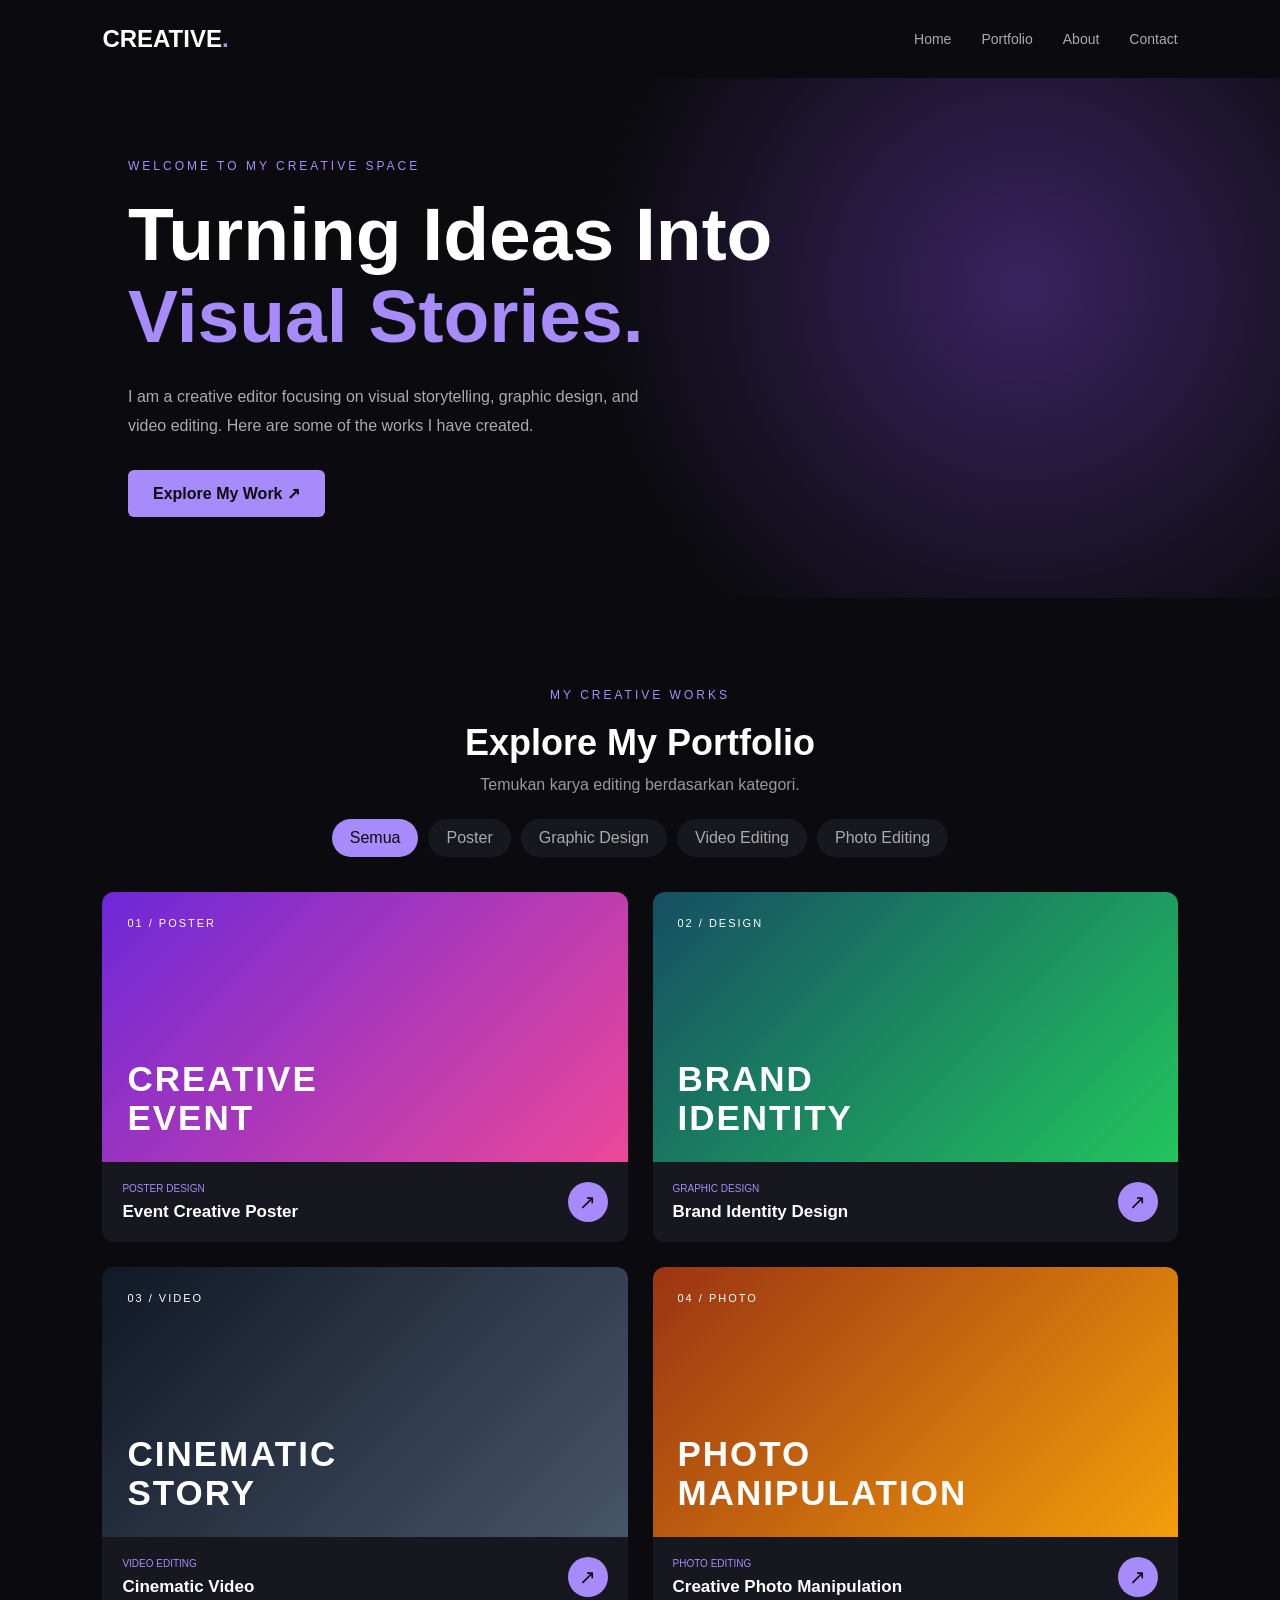
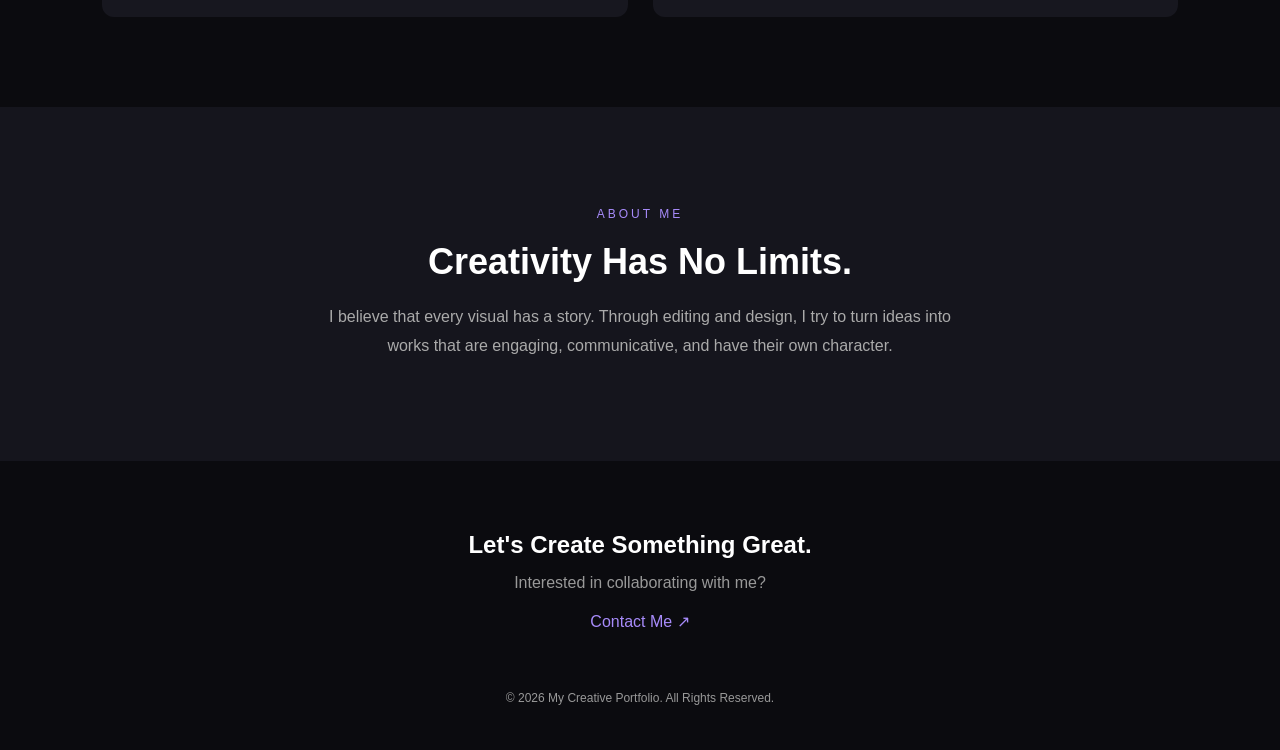
==== index.html @ d81bf001 "Add files via upload" ====
<!DOCTYPE html>
<html lang="id">
<head>
    <meta charset="UTF-8">
    <meta name="viewport" content="width=device-width, initial-scale=1.0">
    <title>Portfolio Editing | My Creative Space</title>

    <link rel="stylesheet" href="css/style.css">
</head>
<body>

    <!-- NAVBAR -->
    <header>
        <nav class="navbar">
            <a href="#" class="logo">CREATIVE<span>.</span></a>

            <div class="nav-links">
                <a href="#home">Home</a>
                <a href="#portfolio">Portfolio</a>
                <a href="#about">About</a>
                <a href="#contact">Contact</a>
            </div>
        </nav>
    </header>

    <!-- HERO -->
    <section class="hero" id="home">
        <div class="hero-content">
            <p class="tagline">WELCOME TO MY CREATIVE SPACE</p>

            <h1>
                Turning Ideas Into
                <span>Visual Stories.</span>
            </h1>

            <p class="description">
                I am a creative editor focusing on visual storytelling, 
                graphic design, and video editing. 
                Here are some of the works I have created.

            </p>

            <a href="#portfolio" class="main-button">
                Explore My Work ↗
            </a>
        </div>
    </section>

    <!-- PORTFOLIO -->
    <section class="portfolio" id="portfolio">

    <div class="section-heading">
        <p class="tagline">MY CREATIVE WORKS</p>
        <h2>Explore My Portfolio</h2>
        <p>Temukan karya editing berdasarkan kategori.</p>
    </div>


        <!-- FILTER KATEGORI -->
    <div class="filter-buttons">
            <a href="index.html#portfolio" class="filter active">
            Semua
        </a>

        <a href="pages/poster.html" class="filter">
            Poster
        </a>

        <a href="pages/design.html" class="filter">
            Graphic Design
        </a>

        <a href="pages/video.html" class="filter">
            Video Editing
        </a>

        <a href="pages/foto.html" class="filter">
            Photo Editing
        </a>

    </div>

        <!-- PROJECT LIST -->
        <div class="portfolio-grid" id="portfolioGrid">

        <!-- CARD POSTER -->
    <a href="pages/poster.html" class="project-link">

        <div class="project-card"
            data-name="Event Creative Poster"
            data-category="poster"
            data-description="Desain poster kreatif untuk kebutuhan promosi event.">

            <div class="project-image poster-cover">
                <span>01 / POSTER</span>
                <h3>CREATIVE<br>EVENT</h3>
            </div>

            <div class="project-info">
                <div>
                    <p>POSTER DESIGN</p>
                    <h3>Event Creative Poster</h3>
                </div>
                <span class="detail-button">↗</span>
            </div>

        </div>

    </a>

         <!-- CARD DESIGN -->
    <a href="pages/design.html" class="project-link">
    
            <div class="project-card"
                data-name="Brand Identity Design"
                data-category="design"
                data-description="Konsep identitas visual dan desain branding sebuah brand.">

                <div class="project-image brand-cover">
                    <span>02 / DESIGN</span>
                    <h3>BRAND<br>IDENTITY</h3>
                </div>

                <div class="project-info">
                    <div>
                        <p>GRAPHIC DESIGN</p>
                        <h3>Brand Identity Design</h3>
                    </div>
                    <span class="detail-button">↗</span>
                </div>

            </div>

    </a>

        <!-- CARD DESIGN -->
    <a href="pages/video.html" class="project-link">

            <div class="project-card"
                data-name="Cinematic Video"
                data-category="video"
                data-description="Video editing dengan konsep cinematic dan storytelling.">

                <div class="project-image video-cover">
                    <span>03 / VIDEO</span>
                    <h3>CINEMATIC<br>STORY</h3>
                </div>

                <div class="project-info">
                    <div>
                        <p>VIDEO EDITING</p>
                        <h3>Cinematic Video</h3>
                    </div>
                    <button class="detail-button">↗</button>
                </div>

            </div>

    </a>

        <!-- CARD FOTO -->
         <a href="pages/foto.html" class="project-link">

            <div class="project-card"
                data-name="Creative Photo Manipulation"
                data-category="photo"
                data-description="Eksperimen manipulasi foto dengan komposisi visual kreatif.">

                <div class="project-image photo-cover">
                    <span>04 / PHOTO</span>
                    <h3>PHOTO<br>MANIPULATION</h3>
                </div>

                <div class="project-info">
                    <div>
                        <p>PHOTO EDITING</p>
                        <h3>Creative Photo Manipulation</h3>
                    </div>
                    <button class="detail-button">↗</button>
                </div>
            </div>

         </a>

        </div>

        <p id="emptyMessage" class="empty-message" hidden>
            Karya yang kamu cari tidak ditemukan.
        </p>

    </section>

    <!-- ABOUT -->
    <section class="about" id="about">
        <p class="tagline">ABOUT ME</p>
        <h2>Creativity Has No Limits.</h2>

        <p>
            I believe that every visual has a story. 
            Through editing and design, 
            I try to turn ideas into works that are engaging, 
            communicative, and have their own character.

        </p>
    </section>

    <!-- CONTACT -->
    <footer id="contact">
        <h2>Let's Create Something Great.</h2>
        <p>Interested in collaborating with me?</p>

        <a href="mailto:emailkamu@gmail.com">
            Contact Me ↗
        </a>

        <p class="copyright">
            © 2026 My Creative Portfolio. All Rights Reserved.
        </p>
    </footer>

    <!-- DETAIL MODAL -->
    <div class="modal" id="detailModal">
        <div class="modal-content">
            <button class="close-modal" id="closeModal">×</button>
            <p class="tagline">PROJECT DETAILS</p>
            <h2 id="modalTitle"></h2>
            <p id="modalDescription"></p>
        </div>
    </div>

    <script src="script.js"></script>
</body>
</html>
---- css/style.css ----
/* RESET */
* {
    margin: 0;
    padding: 0;
    box-sizing: border-box;
}

html {
    scroll-behavior: smooth;
}

body {
    background: #0b0b0f;
    color: #ffffff;
    font-family: Arial, sans-serif;
}

/* NAVBAR */
.navbar {
    display: flex;
    justify-content: space-between;
    align-items: center;
    padding: 25px 8%;
    background: #0b0b0f;
}

.logo {
    font-size: 24px;
    font-weight: bold;
    color: white;
    text-decoration: none;
}

.logo span {
    color: #a78bfa;
}

.nav-links {
    display: flex;
    gap: 30px;
}

.nav-links a {
    color: #aaa;
    text-decoration: none;
    font-size: 14px;
    transition: 0.3s;
}

.nav-links a:hover {
    color: #a78bfa;
}

/* HERO */
.hero {
    min-height: 520px;
    display: flex;
    align-items: center;
    padding: 80px 10%;
    background:
        radial-gradient(circle at 80% 40%,
        #39235f 0%, transparent 40%);
}

.hero-content {
    max-width: 750px;
}

.tagline {
    color: #a78bfa;
    letter-spacing: 3px;
    font-size: 12px;
    margin-bottom: 20px;
}

.hero h1 {
    font-size: clamp(40px, 7vw, 75px);
    line-height: 1.1;
    margin-bottom: 25px;
}

.hero h1 span {
    color: #a78bfa;
}

.description {
    color: #aaa;
    line-height: 1.8;
    max-width: 550px;
    margin-bottom: 30px;
}

.main-button {
    display: inline-block;
    padding: 14px 25px;
    background: #a78bfa;
    color: #0b0b0f;
    border-radius: 6px;
    text-decoration: none;
    font-weight: bold;
}

/* PORTFOLIO */
.portfolio {
    padding: 90px 8%;
}

.section-heading {
    text-align: center;
    margin-bottom: 40px;
}

.section-heading h2 {
    font-size: 36px;
    margin-bottom: 12px;
}

.section-heading > p:last-child {
    color: #999;
}

/* SEARCH */
.search-box {
    max-width: 600px;
    margin: 0 auto 25px;
    display: flex;
    align-items: center;
    background: #17171f;
    border: 1px solid #333;
    border-radius: 10px;
    padding: 5px 15px;
}

.search-box span {
    font-size: 25px;
    color: #a78bfa;
}

.search-box input {
    flex: 1;
    padding: 15px;
    background: transparent;
    border: none;
    outline: none;
    color: white;
    font-size: 15px;
}

.search-box input::placeholder {
    color: #777;
}

#clearSearch {
    background: none;
    border: none;
    color: white;
    font-size: 23px;
    cursor: pointer;
}

/* FILTER */
.filter-buttons {
    display: flex;
    justify-content: center;
    flex-wrap: wrap;
    gap: 10px;
    margin-bottom: 40px;
}

.filter {
    background: #17171f;
    border: 1px solid #333;
    color: #aaa;
    padding: 10px 18px;
    border-radius: 30px;
    cursor: pointer;
    transition: 0.3s;
}

.filter:hover,
.filter.active {
    background: #a78bfa;
    color: #0b0b0f;
    border-color: #a78bfa;
}

/* PROJECT GRID */
.portfolio-grid {
    display: grid;
    grid-template-columns: repeat(2, 1fr);
    gap: 25px;
}

.project-card {
    background: #17171f;
    border-radius: 12px;
    overflow: hidden;
    transition: 0.3s;
}

.project-card:hover {
    transform: translateY(-7px);
}

.project-image {
    height: 270px;
    padding: 25px;
    display: flex;
    flex-direction: column;
    justify-content: space-between;
    overflow: hidden;
}

.project-image span {
    font-size: 11px;
    letter-spacing: 2px;
}

.project-image h3 {
    font-size: 35px;
    line-height: 1.1;
    letter-spacing: 2px;
}

.poster-cover {
    background: linear-gradient(135deg, #6d28d9, #ec4899);
}

.brand-cover {
    background: linear-gradient(135deg, #164e63, #22c55e);
}

.video-cover {
    background: linear-gradient(135deg, #111827, #475569);
}

.photo-cover {
    background: linear-gradient(135deg, #9a3412, #f59e0b);
}

.project-info {
    display: flex;
    justify-content: space-between;
    align-items: center;
    padding: 20px;
}

.project-info p {
    font-size: 10px;
    color: #a78bfa;
    margin-bottom: 8px;
}

.project-info h3 {
    font-size: 17px;
}

.detail-button {
    width: 40px;
    height: 40px;
    border: none;
    border-radius: 50%;
    background: #a78bfa;
    color: #0b0b0f;
    font-size: 20px;
    cursor: pointer;

    display: flex;
    justify-content: center;
    align-items: center;
    line-height: 1;
    padding: 0;
}

.empty-message {
    text-align: center;
    color: #aaa;
    margin-top: 30px;
}

/* ABOUT */
.about {
    padding: 100px 10%;
    background: #15151d;
    text-align: center;
}

.about h2 {
    font-size: 36px;
    margin-bottom: 20px;
}

.about > p:last-child {
    max-width: 650px;
    margin: auto;
    color: #aaa;
    line-height: 1.8;
}

/* FOOTER */
footer {
    padding: 70px 20px 25px;
    text-align: center;
}

footer h2 {
    margin-bottom: 15px;
}

footer p {
    color: #999;
    margin-bottom: 20px;
}

footer a {
    color: #a78bfa;
    text-decoration: none;
}

.copyright {
    font-size: 12px;
    margin-top: 60px;
}

/* MODAL */
.modal {
    display: none;
    position: fixed;
    inset: 0;
    background: rgba(0,0,0,0.8);
    justify-content: center;
    align-items: center;
    padding: 20px;
    z-index: 10;
}

.modal.show {
    display: flex;
}

.modal-content {
    background: #1c1c27;
    border: 1px solid #444;
    border-radius: 15px;
    padding: 35px;
    width: 100%;
    max-width: 450px;
    position: relative;
}

.modal-content h2 {
    margin-bottom: 15px;
}

.modal-content p:last-child {
    color: #aaa;
    line-height: 1.7;
}

.close-modal {
    position: absolute;
    right: 15px;
    top: 10px;
    background: none;
    border: none;
    color: white;
    font-size: 28px;
    cursor: pointer;
}

/* RESPONSIVE */
@media (max-width: 650px) {
    .navbar {
        flex-direction: column;
        gap: 20px;
    }

    .nav-links {
        gap: 15px;
        flex-wrap: wrap;
        justify-content: center;
    }

    .hero {
        min-height: 450px;
        padding: 60px 7%;
    }

    .portfolio {
        padding: 65px 6%;
    }

    .portfolio-grid {
        grid-template-columns: 1fr;
    }

    .project-image {
        height: 230px;
    }

    .section-heading h2,
    .about h2 {
        font-size: 28px;
    }
}

.project-link {
    display: contents;
    color: inherit;
    text-decoration: none;
}

.project-link:visited,
.project-link:hover,
.project-link:active {
    color: inherit;
    text-decoration: none;
}

.project-link .project-card {
    color: inherit;
}

/* =================================
   PORTFOLIO WITHOUT SEARCH BOX
================================= */

/* Jarak heading ke kategori */
.portfolio .section-heading {
    margin-bottom: 25px;
}

/* Posisi kategori */
.filter-buttons {
    margin-top: 0;
    margin-bottom: 35px;
}

/* Jarak kategori ke project */
.portfolio-grid {
    margin-top: 0;
}

/* MENGHILANGKAN GARIS FILTER KATEGORI */
.filter-buttons {
    border: none;
    border-bottom: none;
}

.filter {
    border: none;
    text-decoration: none;
}

.filter::after {
    display: none;
}
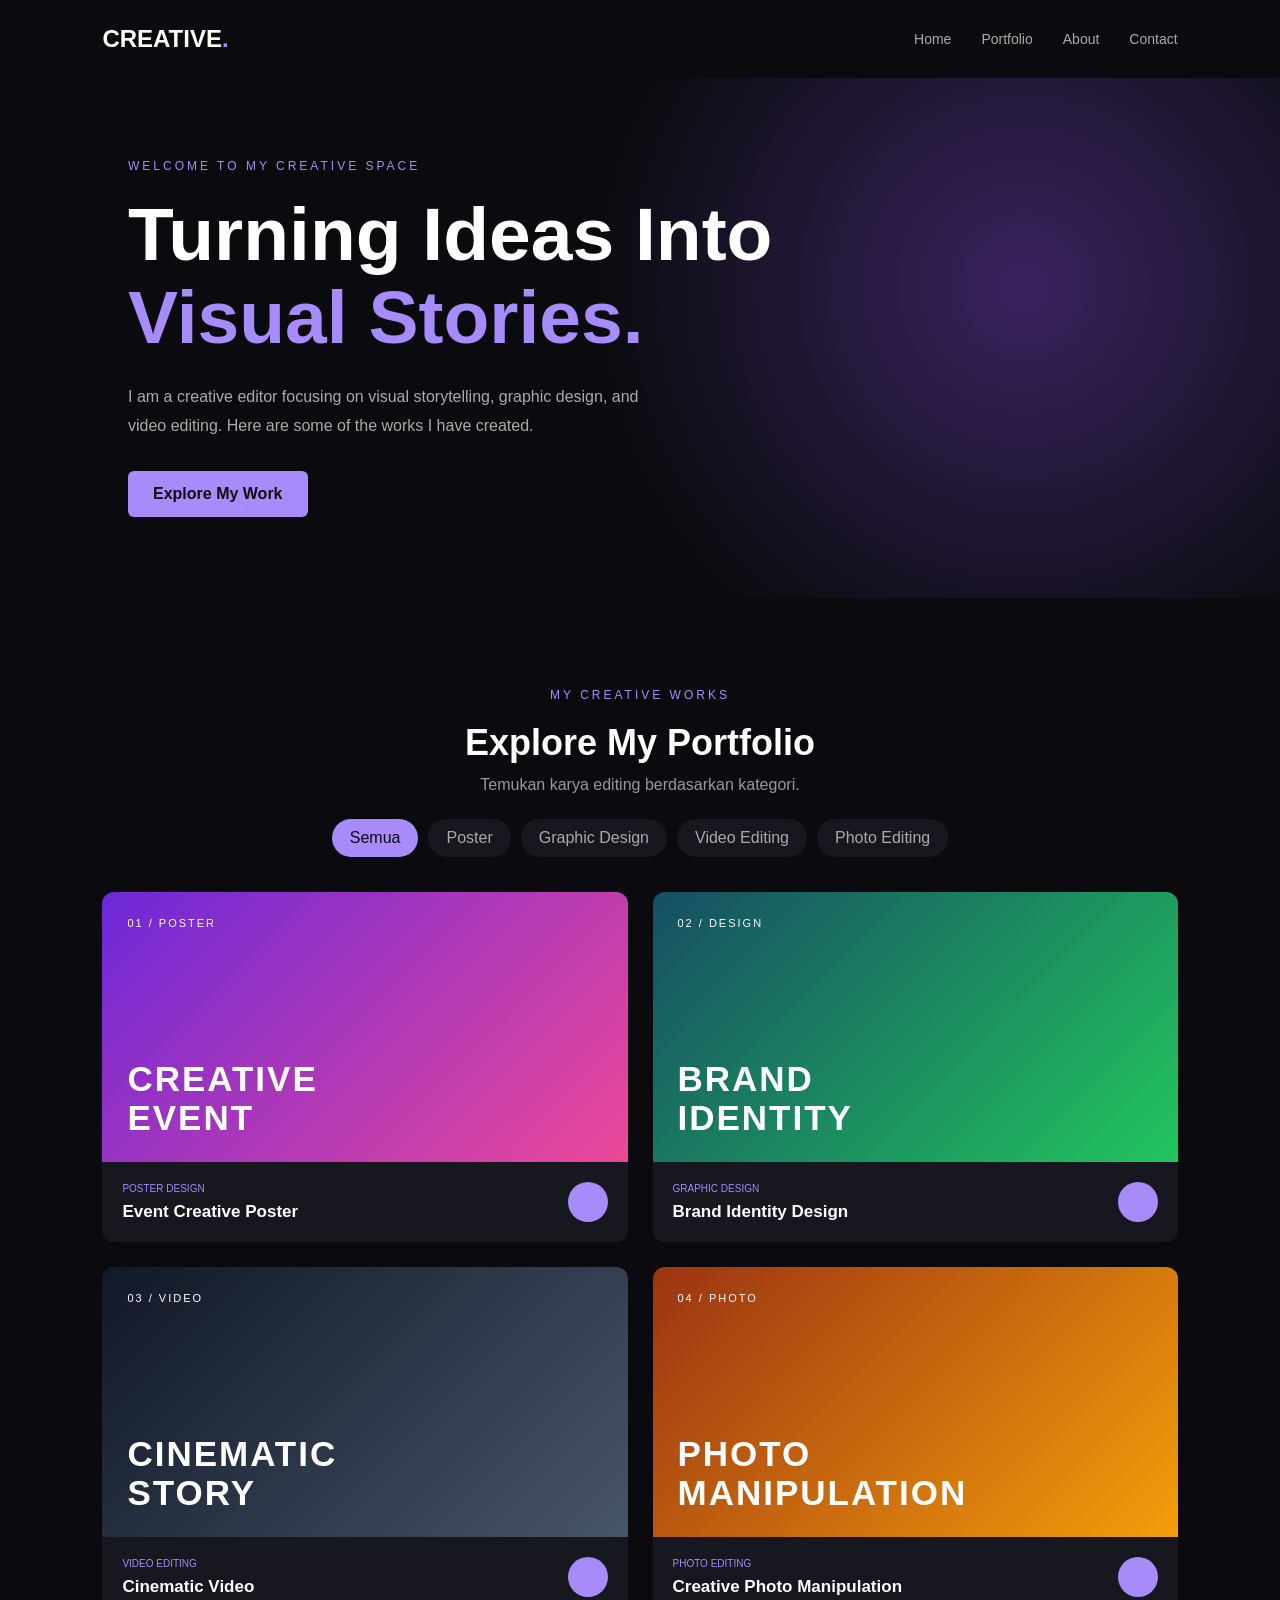
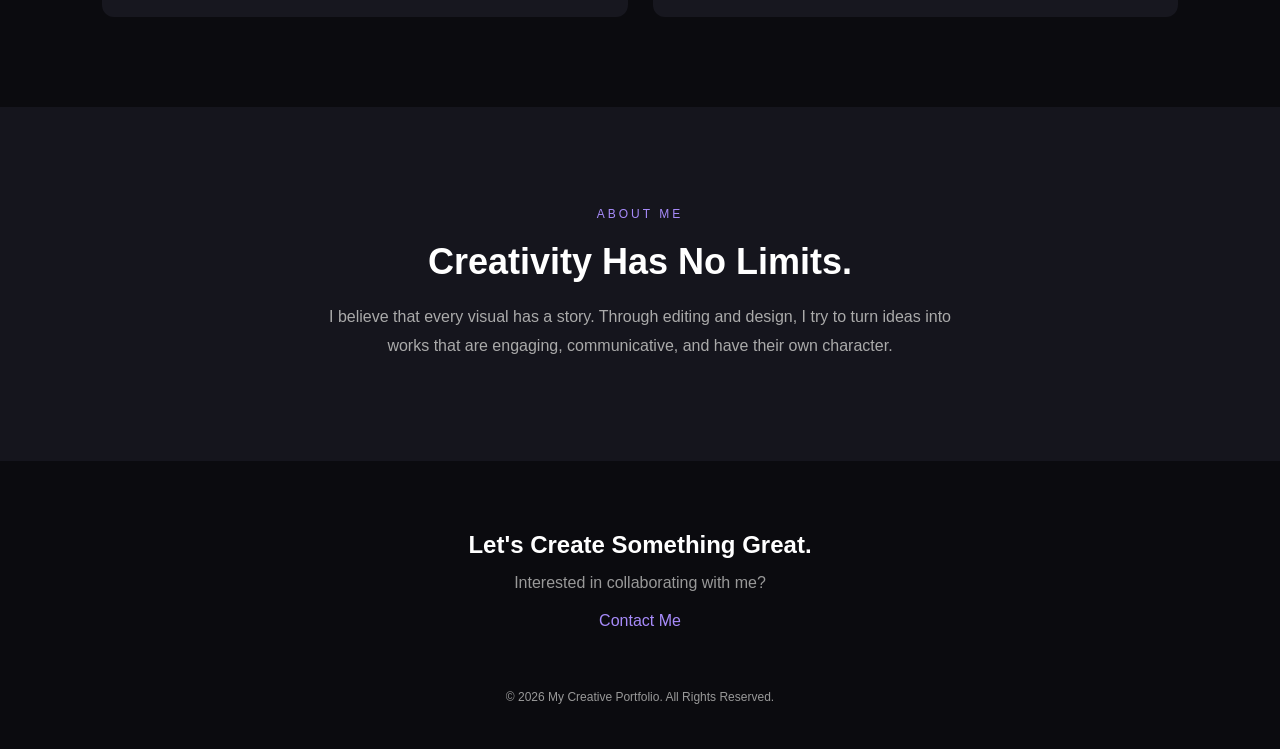
==== commit 5473d764: "Update index.html" ====
--- a/index.html
+++ b/index.html
@@ -42,8 +42,10 @@
             </p>
 
             <a href="#portfolio" class="main-button">
-                Explore My Work ↗
+                Explore My Work
+                <span class="arrow-icon" aria-hidden="true"></span>
             </a>
+            
         </div>
     </section>
 
@@ -102,7 +104,9 @@
                     <p>POSTER DESIGN</p>
                     <h3>Event Creative Poster</h3>
                 </div>
-                <span class="detail-button">↗</span>
+                <span class="detail-button">
+                    <span class="arrow-icon" aria-hidden="true"></span>
+                </span>
             </div>
 
         </div>
@@ -127,7 +131,9 @@
                         <p>GRAPHIC DESIGN</p>
                         <h3>Brand Identity Design</h3>
                     </div>
-                    <span class="detail-button">↗</span>
+                    <span class="detail-button">
+                        <span class="arrow-icon" aria-hidden="true"></span>
+                    </span>
                 </div>
 
             </div>
@@ -152,7 +158,9 @@
                         <p>VIDEO EDITING</p>
                         <h3>Cinematic Video</h3>
                     </div>
-                    <button class="detail-button">↗</button>
+                    <button class="detail-button">
+                        <span class="arrow-icon" aria-hidden="true"></span>
+                    </button>
                 </div>
 
             </div>
@@ -177,7 +185,9 @@
                         <p>PHOTO EDITING</p>
                         <h3>Creative Photo Manipulation</h3>
                     </div>
-                    <button class="detail-button">↗</button>
+                    <button class="detail-button">
+                        <span class="arrow-icon" aria-hidden="true"></span>
+                    </button>
                 </div>
             </div>
 
@@ -211,7 +221,8 @@
         <p>Interested in collaborating with me?</p>
 
         <a href="mailto:emailkamu@gmail.com">
-            Contact Me ↗
+            Contact Me
+            <span class="arrow-icon" aria-hidden="true"></span>
         </a>
 
         <p class="copyright">
--- a/css/style.css
+++ b/css/style.css
@@ -455,4 +455,4 @@
 
 .filter::after {
     display: none;
-}+}
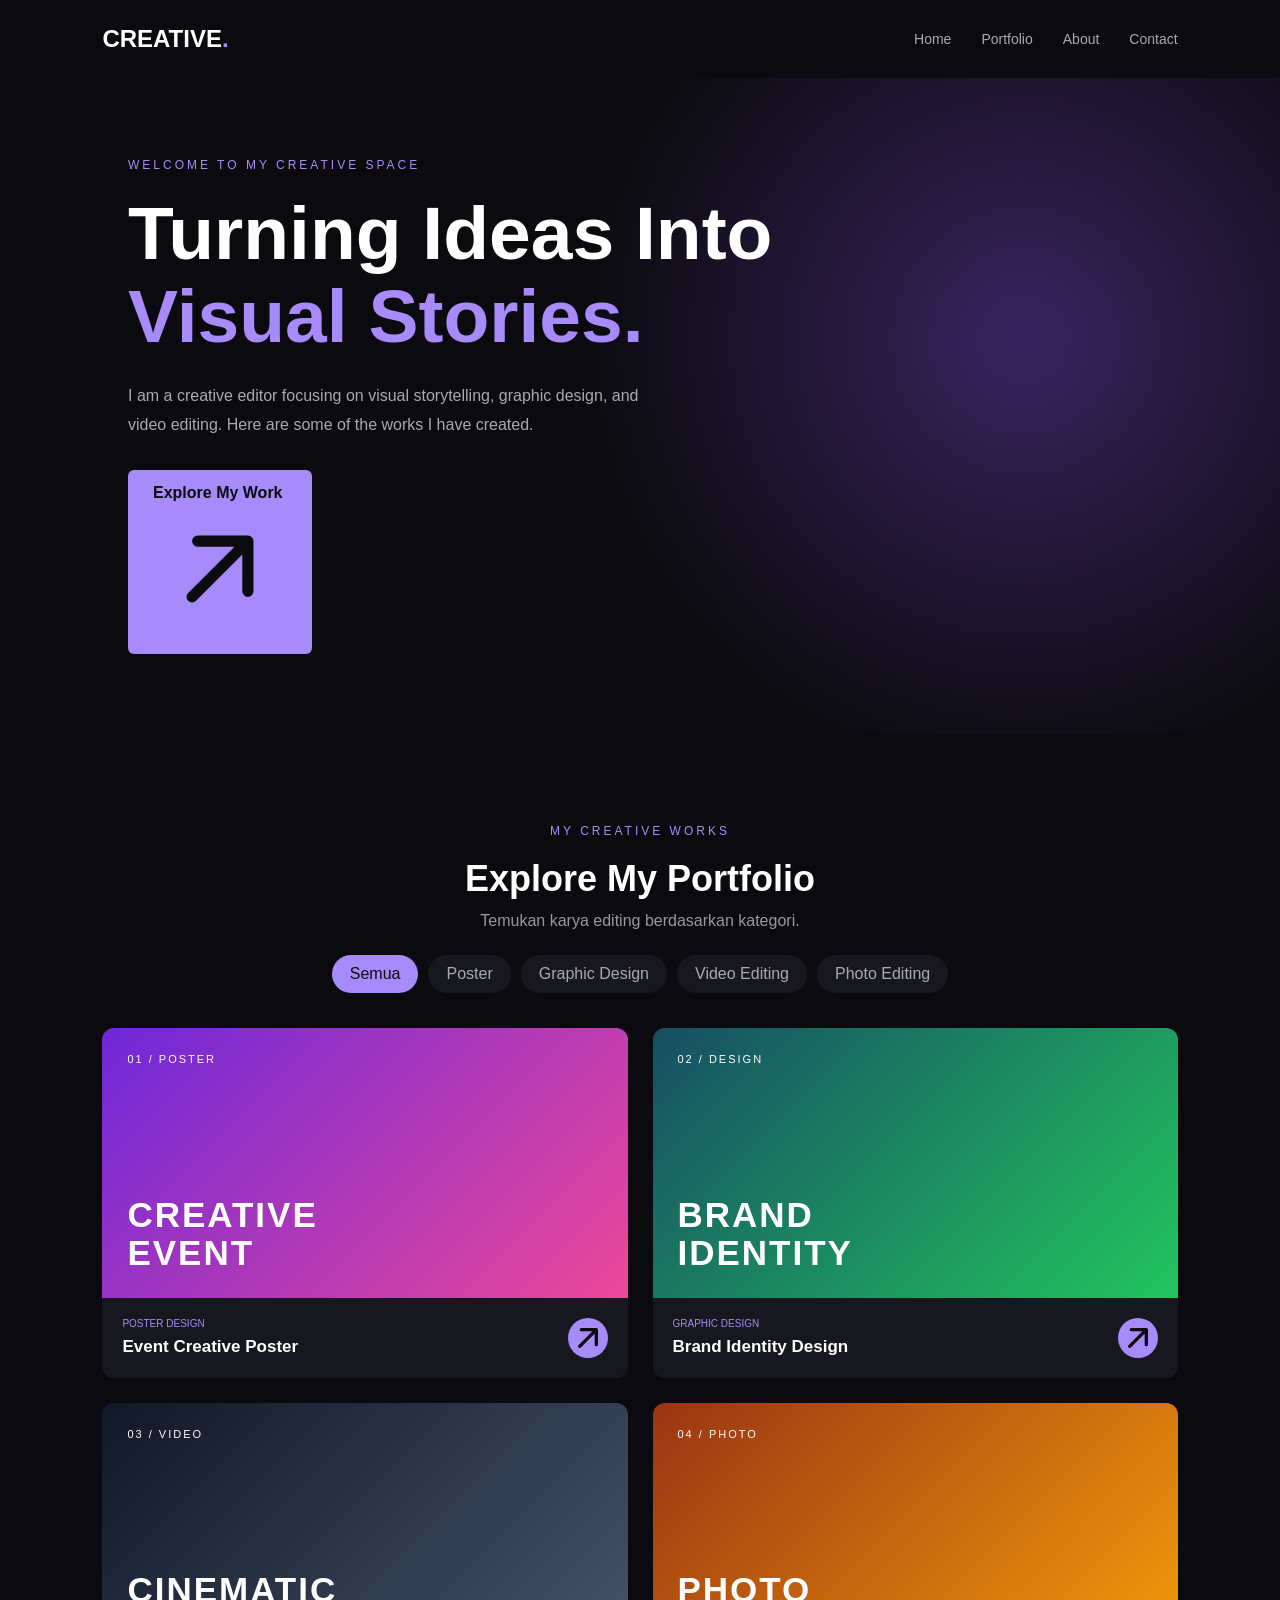
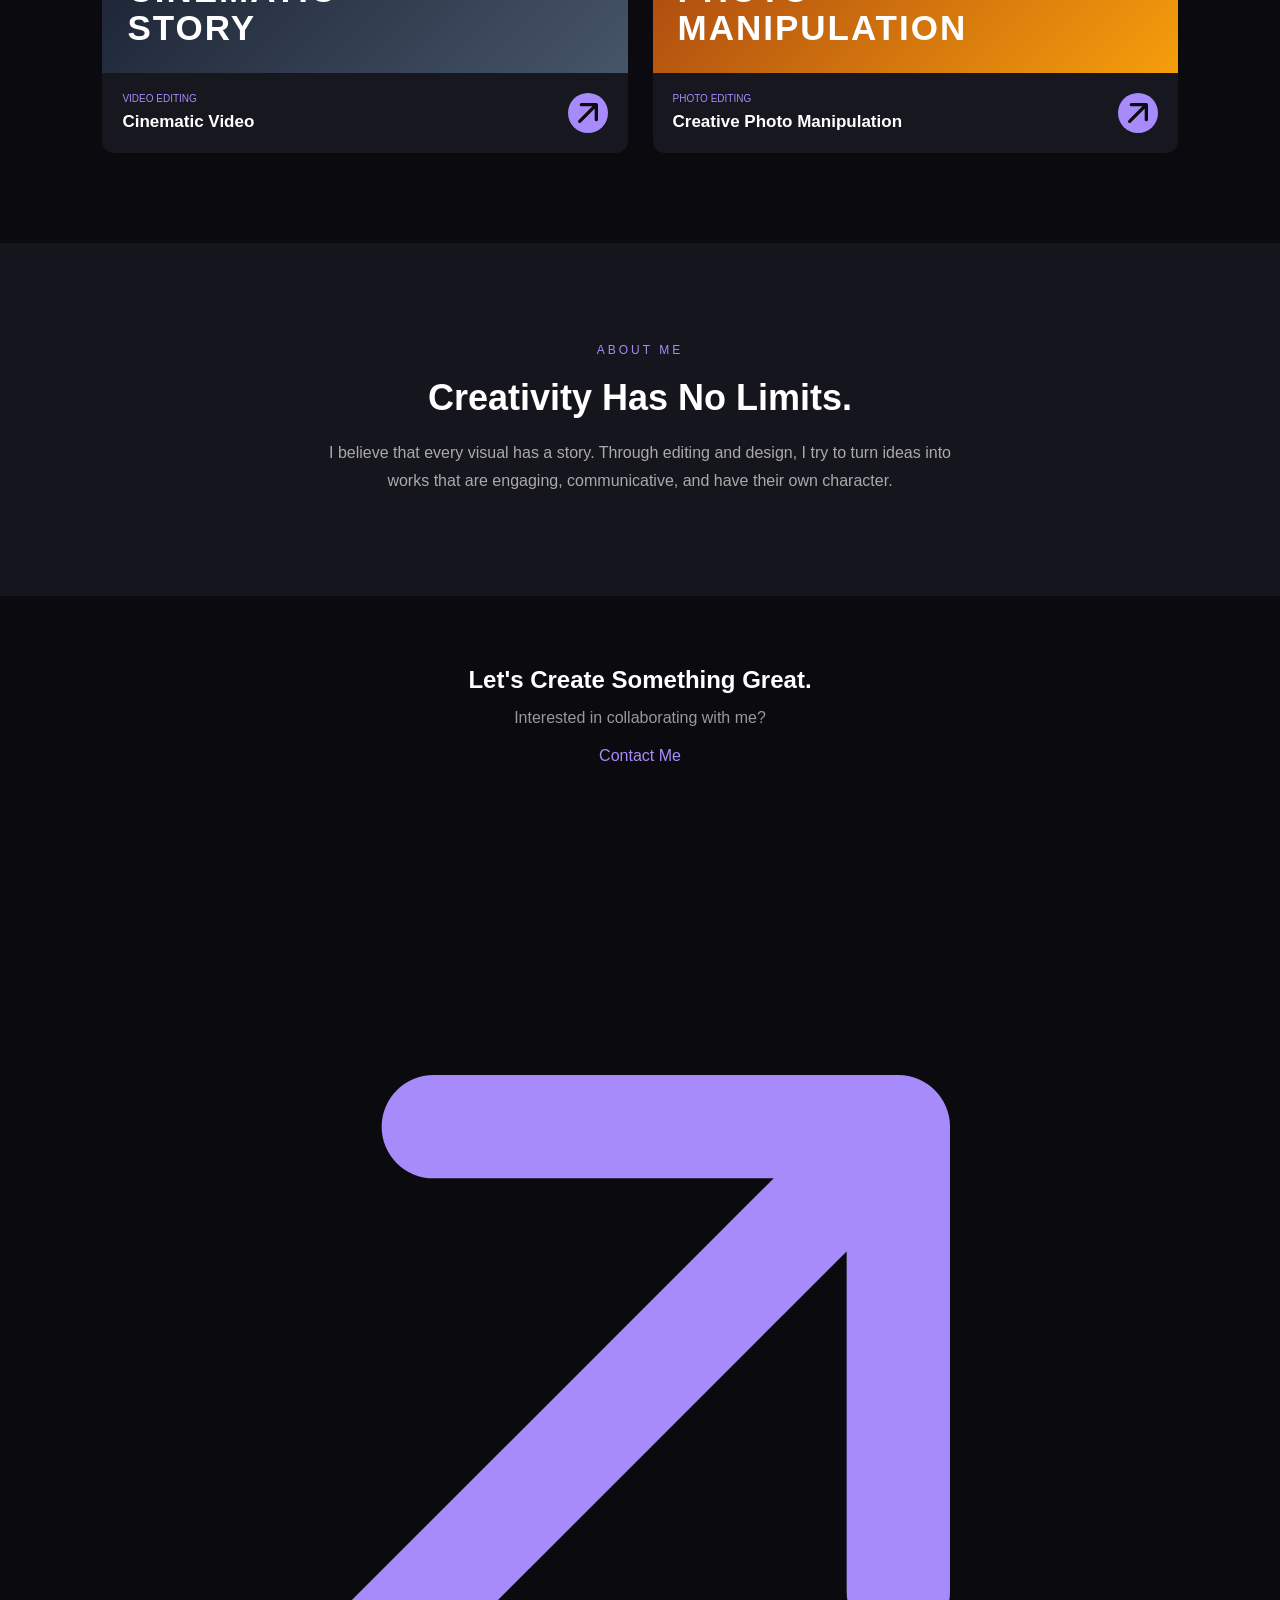
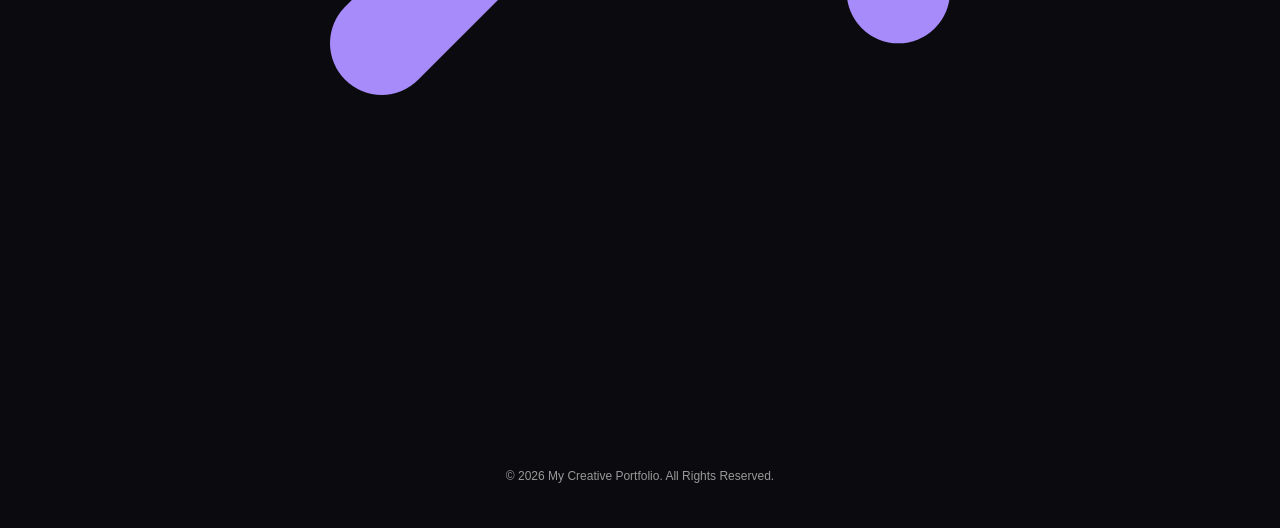
==== commit faddc89a: "Update index.html" ====
--- a/index.html
+++ b/index.html
@@ -42,9 +42,17 @@
             </p>
 
             <a href="#portfolio" class="main-button">
-                Explore My Work
-                <span class="arrow-icon" aria-hidden="true"></span>
-            </a>
+    Explore My Work
+    <svg class="arrow-icon" viewBox="0 0 24 24"
+         xmlns="http://www.w3.org/2000/svg">
+        <path d="M7 17L17 7M8 7H17V16"
+              fill="none"
+              stroke="currentColor"
+              stroke-width="2"
+              stroke-linecap="round"
+              stroke-linejoin="round"/>
+    </svg>
+</a>
             
         </div>
     </section>
@@ -104,9 +112,17 @@
                     <p>POSTER DESIGN</p>
                     <h3>Event Creative Poster</h3>
                 </div>
-                <span class="detail-button">
-                    <span class="arrow-icon" aria-hidden="true"></span>
-                </span>
+              <span class="detail-button">
+    <svg class="arrow-icon" viewBox="0 0 24 24"
+         xmlns="http://www.w3.org/2000/svg">
+        <path d="M7 17L17 7M8 7H17V16"
+              fill="none"
+              stroke="currentColor"
+              stroke-width="2"
+              stroke-linecap="round"
+              stroke-linejoin="round"/>
+    </svg>
+</span>
             </div>
 
         </div>
@@ -132,8 +148,16 @@
                         <h3>Brand Identity Design</h3>
                     </div>
                     <span class="detail-button">
-                        <span class="arrow-icon" aria-hidden="true"></span>
-                    </span>
+    <svg class="arrow-icon" viewBox="0 0 24 24"
+         xmlns="http://www.w3.org/2000/svg">
+        <path d="M7 17L17 7M8 7H17V16"
+              fill="none"
+              stroke="currentColor"
+              stroke-width="2"
+              stroke-linecap="round"
+              stroke-linejoin="round"/>
+    </svg>
+</span>
                 </div>
 
             </div>
@@ -159,8 +183,16 @@
                         <h3>Cinematic Video</h3>
                     </div>
                     <button class="detail-button">
-                        <span class="arrow-icon" aria-hidden="true"></span>
-                    </button>
+    <svg class="arrow-icon" viewBox="0 0 24 24"
+         xmlns="http://www.w3.org/2000/svg">
+        <path d="M7 17L17 7M8 7H17V16"
+              fill="none"
+              stroke="currentColor"
+              stroke-width="2"
+              stroke-linecap="round"
+              stroke-linejoin="round"/>
+    </svg>
+</button>
                 </div>
 
             </div>
@@ -186,8 +218,16 @@
                         <h3>Creative Photo Manipulation</h3>
                     </div>
                     <button class="detail-button">
-                        <span class="arrow-icon" aria-hidden="true"></span>
-                    </button>
+    <svg class="arrow-icon" viewBox="0 0 24 24"
+         xmlns="http://www.w3.org/2000/svg">
+        <path d="M7 17L17 7M8 7H17V16"
+              fill="none"
+              stroke="currentColor"
+              stroke-width="2"
+              stroke-linecap="round"
+              stroke-linejoin="round"/>
+    </svg>
+</button>
                 </div>
             </div>
 
@@ -220,10 +260,18 @@
         <h2>Let's Create Something Great.</h2>
         <p>Interested in collaborating with me?</p>
 
-        <a href="mailto:emailkamu@gmail.com">
-            Contact Me
-            <span class="arrow-icon" aria-hidden="true"></span>
-        </a>
+       <a href="mailto:emailkamu@gmail.com">
+    Contact Me
+    <svg class="arrow-icon" viewBox="0 0 24 24"
+         xmlns="http://www.w3.org/2000/svg">
+        <path d="M7 17L17 7M8 7H17V16"
+              fill="none"
+              stroke="currentColor"
+              stroke-width="2"
+              stroke-linecap="round"
+              stroke-linejoin="round"/>
+    </svg>
+</a>
 
         <p class="copyright">
             © 2026 My Creative Portfolio. All Rights Reserved.
